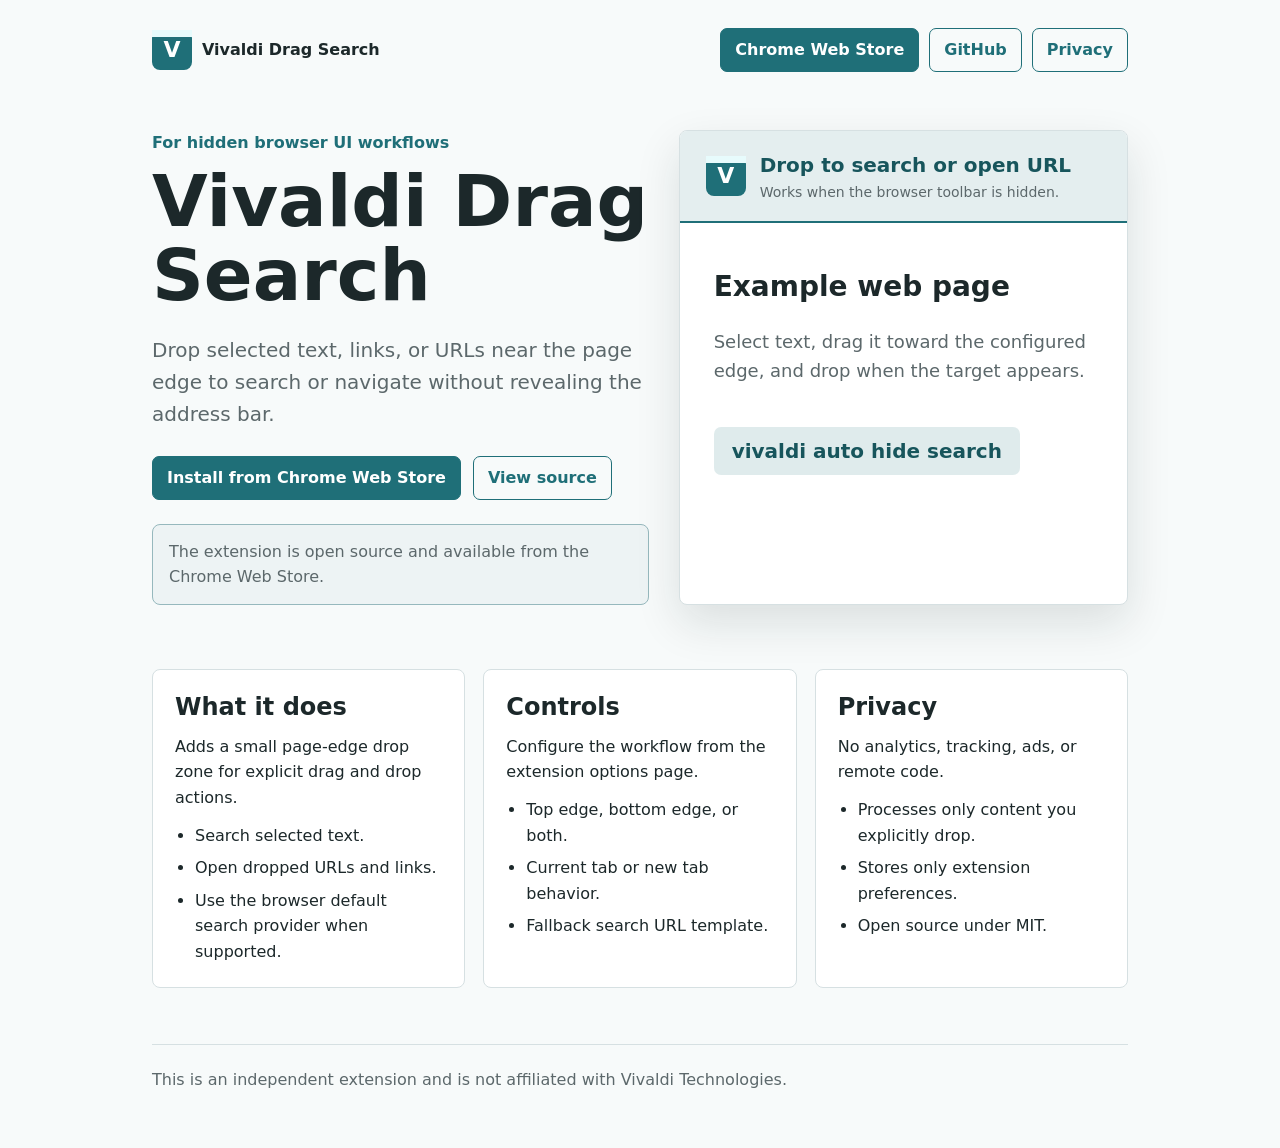
==== docs/index.html @ 2b541521 "Add GitHub Pages site and store links" ====
<!doctype html>
<html lang="en">
  <head>
    <meta charset="utf-8">
    <meta name="viewport" content="width=device-width, initial-scale=1">
    <title>Vivaldi Drag Search</title>
    <meta name="description" content="Drop selected text or URLs near the page edge to search or navigate while browser UI is hidden.">
    <link rel="stylesheet" href="assets/site.css">
  </head>
  <body>
    <main class="page">
      <nav class="nav" aria-label="Main navigation">
        <a class="brand" href="./">
          <span class="logo" aria-hidden="true">V</span>
          <span>Vivaldi Drag Search</span>
        </a>
        <div class="nav-links">
          <a class="button" href="https://chromewebstore.google.com/detail/vivaldi-drag-search/fnmajmjfcnfojmmehjplmilbdcogohkc">Chrome Web Store</a>
          <a class="button secondary" href="https://github.com/Tokenyet/vivaldi-drag-search">GitHub</a>
          <a class="button secondary" href="privacy.html">Privacy</a>
        </div>
      </nav>

      <section class="hero">
        <div class="hero-copy">
          <p class="eyebrow">For hidden browser UI workflows</p>
          <h1>Vivaldi Drag Search</h1>
          <p class="lead">Drop selected text, links, or URLs near the page edge to search or navigate without revealing the address bar.</p>
          <div class="actions">
            <a class="button" href="https://chromewebstore.google.com/detail/vivaldi-drag-search/fnmajmjfcnfojmmehjplmilbdcogohkc">Install from Chrome Web Store</a>
            <a class="button secondary" href="https://github.com/Tokenyet/vivaldi-drag-search">View source</a>
          </div>
          <p class="notice">The extension is open source and available from the Chrome Web Store.</p>
        </div>

        <div class="browser" aria-label="Extension preview">
          <div class="drop-target">
            <span class="logo" aria-hidden="true">V</span>
            <div>
              <div class="drop-title">Drop to search or open URL</div>
              <div class="drop-subtitle">Works when the browser toolbar is hidden.</div>
            </div>
          </div>
          <div class="mock-page">
            <div class="mock-heading">Example web page</div>
            <p class="mock-text">Select text, drag it toward the configured edge, and drop when the target appears.</p>
            <div class="selection">vivaldi auto hide search</div>
          </div>
        </div>
      </section>

      <section class="sections" aria-label="Details">
        <article class="section">
          <h2>What it does</h2>
          <p>Adds a small page-edge drop zone for explicit drag and drop actions.</p>
          <ul>
            <li>Search selected text.</li>
            <li>Open dropped URLs and links.</li>
            <li>Use the browser default search provider when supported.</li>
          </ul>
        </article>

        <article class="section">
          <h2>Controls</h2>
          <p>Configure the workflow from the extension options page.</p>
          <ul>
            <li>Top edge, bottom edge, or both.</li>
            <li>Current tab or new tab behavior.</li>
            <li>Fallback search URL template.</li>
          </ul>
        </article>

        <article class="section">
          <h2>Privacy</h2>
          <p>No analytics, tracking, ads, or remote code.</p>
          <ul>
            <li>Processes only content you explicitly drop.</li>
            <li>Stores only extension preferences.</li>
            <li>Open source under MIT.</li>
          </ul>
        </article>
      </section>

      <footer class="footer">
        <p>This is an independent extension and is not affiliated with Vivaldi Technologies.</p>
      </footer>
    </main>
  </body>
</html>
---- docs/assets/site.css ----
:root {
  color-scheme: light dark;
  --accent: #1f6f78;
  --accent-strong: #17555c;
  --bg: #f7fafa;
  --border: #d6e0e2;
  --muted: #5c686b;
  --panel: #ffffff;
  --text: #1c282a;
}

@media (prefers-color-scheme: dark) {
  :root {
    --bg: #101516;
    --border: #2d3c3f;
    --muted: #a8b5b8;
    --panel: #172022;
    --text: #edf7f8;
  }
}

* {
  box-sizing: border-box;
}

body {
  background: var(--bg);
  color: var(--text);
  font-family: Inter, ui-sans-serif, system-ui, -apple-system, BlinkMacSystemFont, "Segoe UI", sans-serif;
  line-height: 1.6;
  margin: 0;
}

a {
  color: var(--accent);
}

.page {
  margin: 0 auto;
  max-width: 1020px;
  padding: 28px 22px 56px;
}

.nav {
  align-items: center;
  display: flex;
  gap: 14px;
  justify-content: space-between;
  margin-bottom: 58px;
}

.brand {
  align-items: center;
  color: var(--text);
  display: inline-flex;
  font-weight: 750;
  gap: 10px;
  text-decoration: none;
}

.logo {
  align-items: center;
  background: var(--accent);
  border-radius: 8px;
  color: white;
  display: inline-flex;
  font-size: 22px;
  font-weight: 800;
  height: 40px;
  justify-content: center;
  position: relative;
  width: 40px;
}

.logo::before {
  background: #e7fbfc;
  content: "";
  height: 7px;
  left: 0;
  position: absolute;
  right: 0;
  top: 0;
}

.nav-links {
  display: flex;
  flex-wrap: wrap;
  gap: 10px;
}

.button {
  align-items: center;
  background: var(--accent);
  border: 1px solid var(--accent);
  border-radius: 7px;
  color: white;
  display: inline-flex;
  font-weight: 650;
  min-height: 40px;
  padding: 8px 14px;
  text-decoration: none;
}

.button.secondary {
  background: transparent;
  color: var(--accent);
}

.button.disabled {
  cursor: not-allowed;
  opacity: 0.58;
}

.hero {
  display: grid;
  gap: 30px;
  grid-template-columns: minmax(0, 1.05fr) minmax(300px, 0.95fr);
  margin-bottom: 64px;
}

.hero-copy {
  align-self: center;
}

.eyebrow {
  color: var(--accent);
  font-weight: 750;
  margin: 0 0 10px;
}

h1 {
  font-size: clamp(40px, 8vw, 72px);
  letter-spacing: 0;
  line-height: 1.02;
  margin: 0;
}

h2 {
  font-size: 24px;
  letter-spacing: 0;
  line-height: 1.25;
  margin: 0 0 12px;
}

p {
  margin: 0;
}

.lead {
  color: var(--muted);
  font-size: 20px;
  margin: 22px 0 26px;
  max-width: 620px;
}

.actions {
  display: flex;
  flex-wrap: wrap;
  gap: 12px;
}

.browser {
  background: var(--panel);
  border: 1px solid var(--border);
  border-radius: 8px;
  box-shadow: 0 18px 45px rgba(13, 31, 35, 0.12);
  min-height: 380px;
  overflow: hidden;
}

.drop-target {
  align-items: center;
  background: color-mix(in srgb, var(--accent) 12%, var(--panel));
  border-bottom: 2px solid var(--accent);
  display: flex;
  gap: 14px;
  min-height: 92px;
  padding: 18px 26px;
}

.drop-target .logo {
  flex: 0 0 auto;
}

.drop-title {
  color: var(--accent-strong);
  font-size: 20px;
  font-weight: 750;
}

.drop-subtitle {
  color: var(--muted);
  font-size: 14px;
}

.mock-page {
  padding: 42px 34px;
}

.mock-heading {
  font-size: 28px;
  font-weight: 750;
  margin-bottom: 18px;
}

.mock-text {
  color: var(--muted);
  font-size: 18px;
  max-width: 380px;
}

.selection {
  background: color-mix(in srgb, var(--accent) 14%, transparent);
  border-radius: 7px;
  color: var(--accent-strong);
  display: inline-block;
  font-size: 20px;
  font-weight: 750;
  margin-top: 42px;
  padding: 8px 18px;
}

.sections {
  display: grid;
  gap: 18px;
  grid-template-columns: repeat(3, minmax(0, 1fr));
}

.section {
  background: var(--panel);
  border: 1px solid var(--border);
  border-radius: 8px;
  padding: 22px;
}

.section ul {
  margin: 12px 0 0;
  padding-left: 20px;
}

.section li + li {
  margin-top: 7px;
}

.notice {
  background: color-mix(in srgb, var(--accent) 8%, var(--panel));
  border: 1px solid color-mix(in srgb, var(--accent) 35%, var(--border));
  border-radius: 8px;
  color: var(--muted);
  margin-top: 24px;
  padding: 14px 16px;
}

.footer {
  border-top: 1px solid var(--border);
  color: var(--muted);
  margin-top: 56px;
  padding-top: 22px;
}

@media (max-width: 820px) {
  .page {
    padding: 20px 16px 42px;
  }

  .nav {
    align-items: flex-start;
    flex-direction: column;
    margin-bottom: 38px;
  }

  .hero,
  .sections {
    grid-template-columns: 1fr;
  }

  .hero {
    gap: 24px;
  }

  .lead {
    font-size: 18px;
  }
}
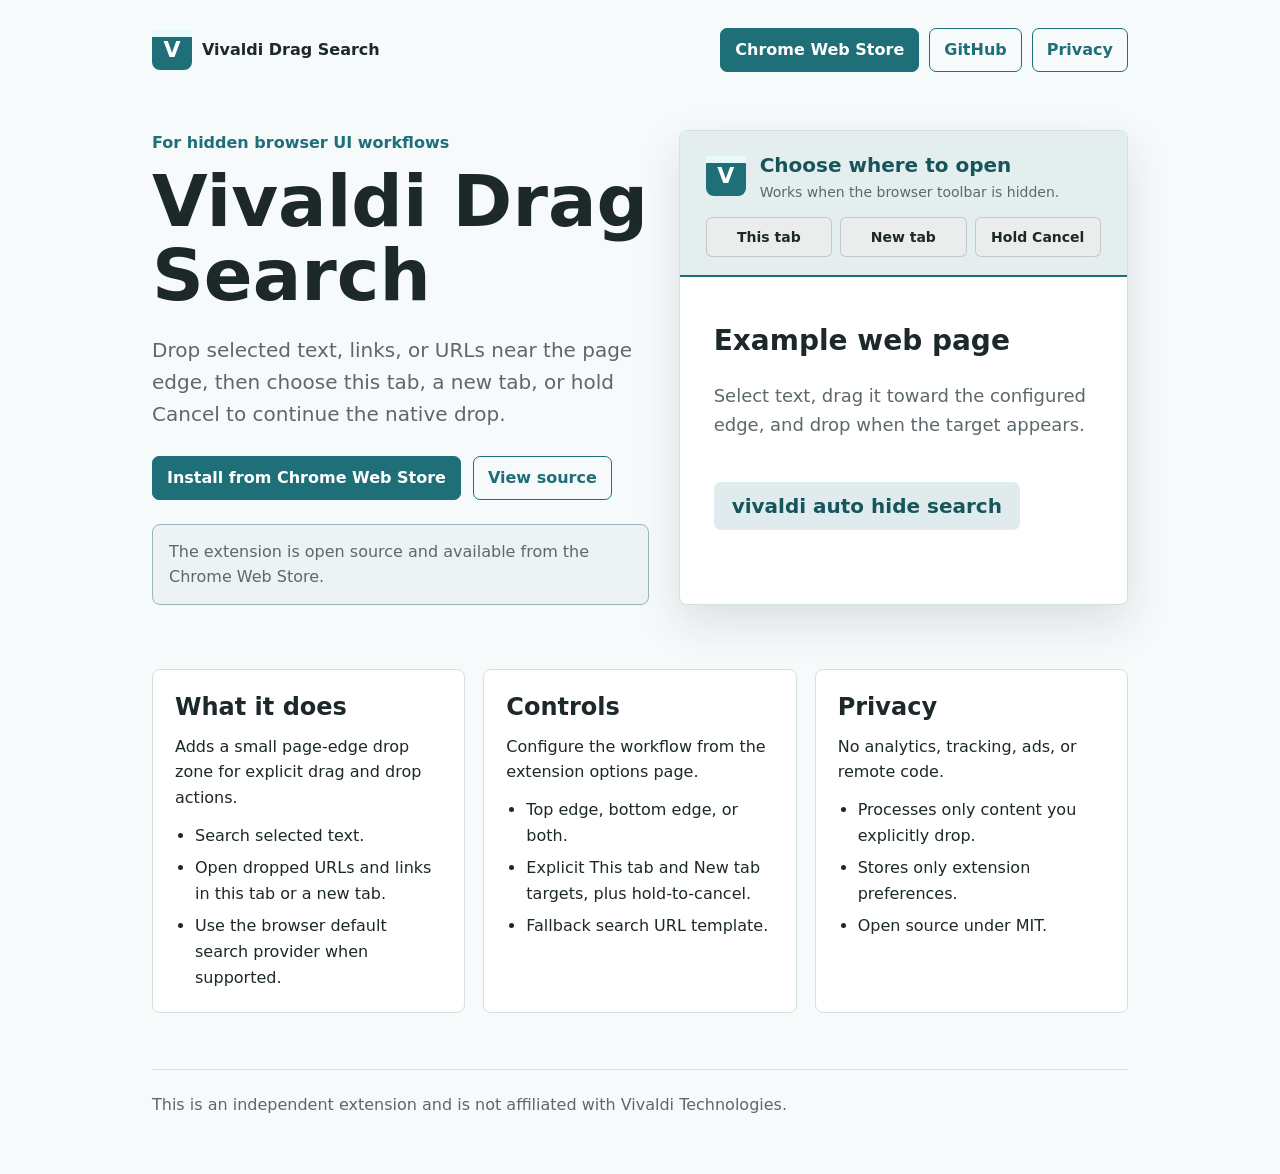
==== commit 3588fd27: "Update drag actions and store listing assets" ====
--- a/docs/index.html
+++ b/docs/index.html
@@ -4,7 +4,7 @@
     <meta charset="utf-8">
     <meta name="viewport" content="width=device-width, initial-scale=1">
     <title>Vivaldi Drag Search</title>
-    <meta name="description" content="Drop selected text or URLs near the page edge to search or navigate while browser UI is hidden.">
+    <meta name="description" content="Drop selected text or URLs near the page edge, then choose this tab, a new tab, or hold Cancel while browser UI is hidden.">
     <link rel="stylesheet" href="assets/site.css">
   </head>
   <body>
@@ -25,7 +25,7 @@
         <div class="hero-copy">
           <p class="eyebrow">For hidden browser UI workflows</p>
           <h1>Vivaldi Drag Search</h1>
-          <p class="lead">Drop selected text, links, or URLs near the page edge to search or navigate without revealing the address bar.</p>
+          <p class="lead">Drop selected text, links, or URLs near the page edge, then choose this tab, a new tab, or hold Cancel to continue the native drop.</p>
           <div class="actions">
             <a class="button" href="https://chromewebstore.google.com/detail/vivaldi-drag-search/fnmajmjfcnfojmmehjplmilbdcogohkc">Install from Chrome Web Store</a>
             <a class="button secondary" href="https://github.com/Tokenyet/vivaldi-drag-search">View source</a>
@@ -37,8 +37,13 @@
           <div class="drop-target">
             <span class="logo" aria-hidden="true">V</span>
             <div>
-              <div class="drop-title">Drop to search or open URL</div>
+              <div class="drop-title">Choose where to open</div>
               <div class="drop-subtitle">Works when the browser toolbar is hidden.</div>
+            </div>
+            <div class="drop-actions" aria-hidden="true">
+              <span>This tab</span>
+              <span>New tab</span>
+              <span>Hold Cancel</span>
             </div>
           </div>
           <div class="mock-page">
@@ -55,7 +60,7 @@
           <p>Adds a small page-edge drop zone for explicit drag and drop actions.</p>
           <ul>
             <li>Search selected text.</li>
-            <li>Open dropped URLs and links.</li>
+            <li>Open dropped URLs and links in this tab or a new tab.</li>
             <li>Use the browser default search provider when supported.</li>
           </ul>
         </article>
@@ -65,7 +70,7 @@
           <p>Configure the workflow from the extension options page.</p>
           <ul>
             <li>Top edge, bottom edge, or both.</li>
-            <li>Current tab or new tab behavior.</li>
+            <li>Explicit This tab and New tab targets, plus hold-to-cancel.</li>
             <li>Fallback search URL template.</li>
           </ul>
         </article>
--- a/docs/assets/site.css
+++ b/docs/assets/site.css
@@ -172,8 +172,9 @@
   align-items: center;
   background: color-mix(in srgb, var(--accent) 12%, var(--panel));
   border-bottom: 2px solid var(--accent);
-  display: flex;
+  display: grid;
   gap: 14px;
+  grid-template-columns: auto minmax(0, 1fr);
   min-height: 92px;
   padding: 18px 26px;
 }
@@ -191,6 +192,26 @@
 .drop-subtitle {
   color: var(--muted);
   font-size: 14px;
+}
+
+.drop-actions {
+  display: grid;
+  gap: 8px;
+  grid-column: 1 / -1;
+  grid-template-columns: repeat(3, minmax(0, 1fr));
+}
+
+.drop-actions span {
+  background: color-mix(in srgb, var(--panel) 82%, var(--text) 8%);
+  border: 1px solid color-mix(in srgb, var(--text) 18%, transparent);
+  border-radius: 6px;
+  color: var(--text);
+  display: block;
+  font-size: 14px;
+  font-weight: 750;
+  min-width: 0;
+  padding: 8px 10px;
+  text-align: center;
 }
 
 .mock-page {
